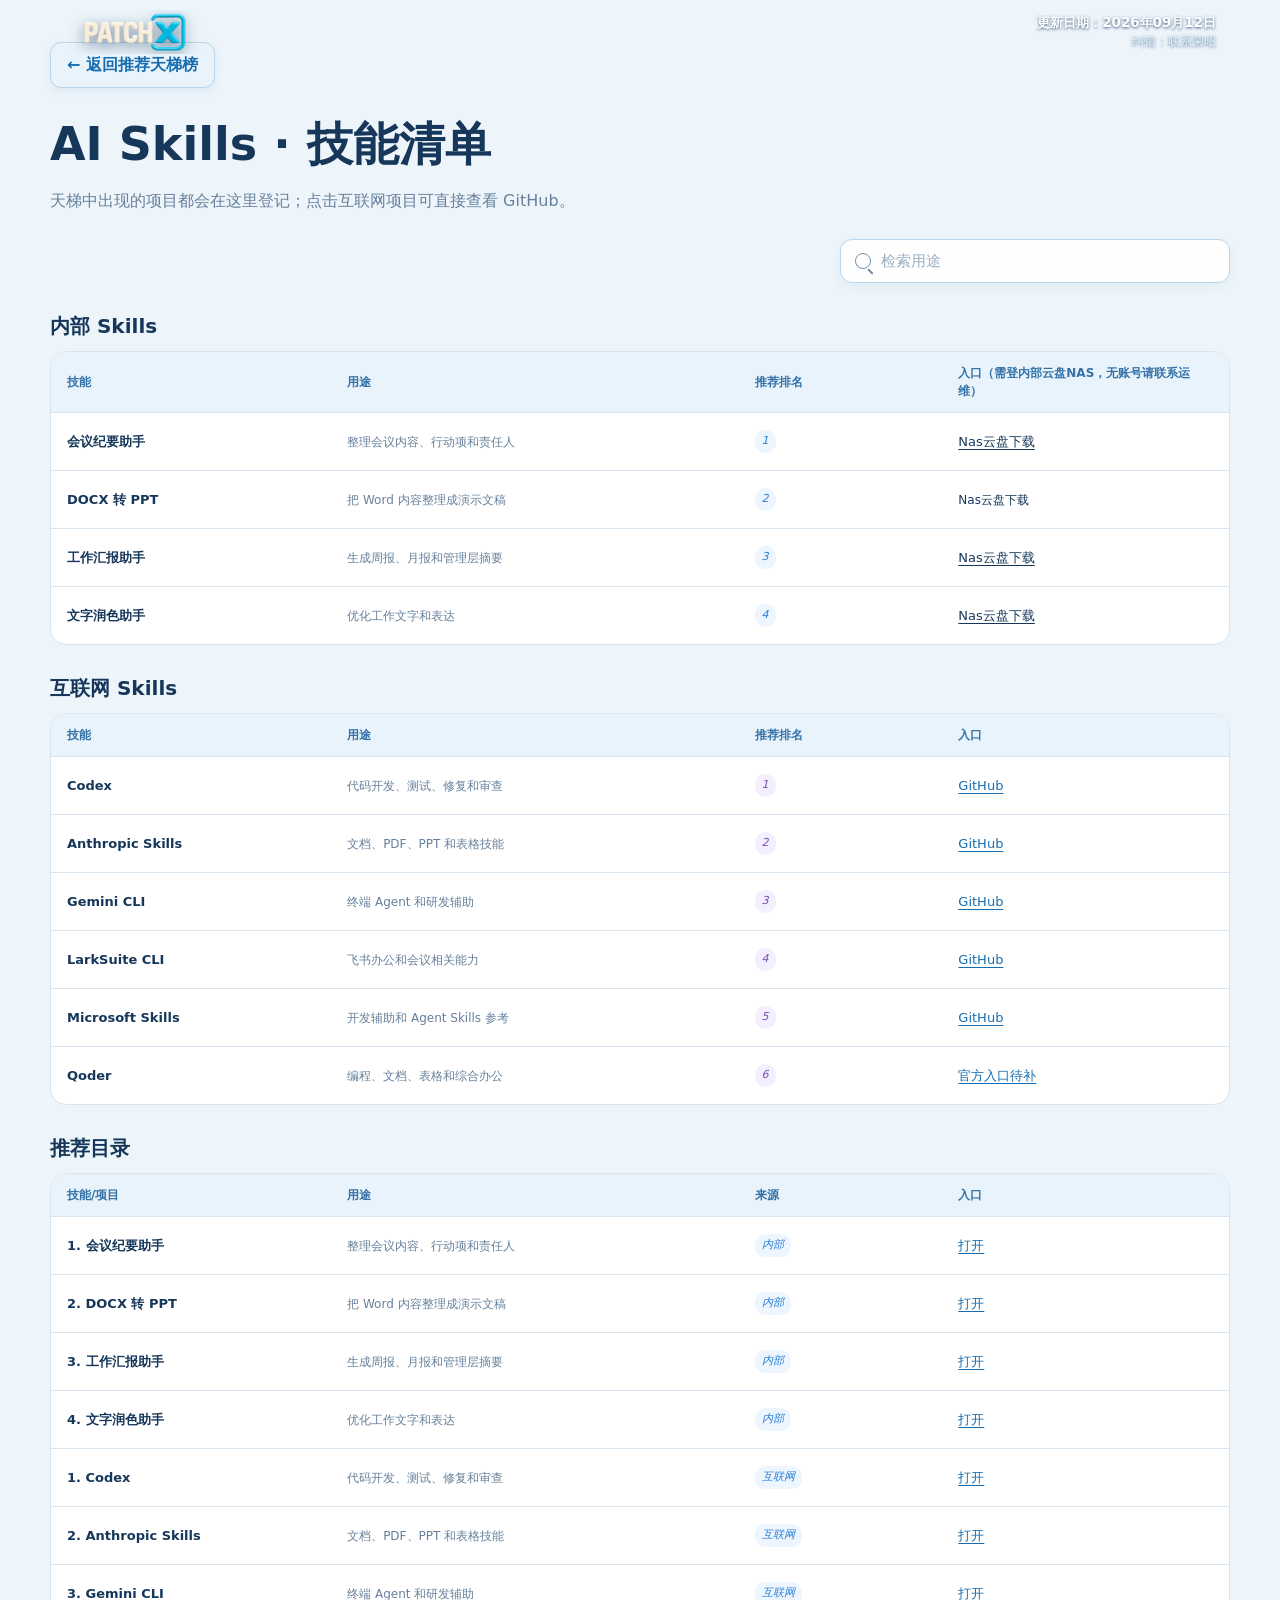
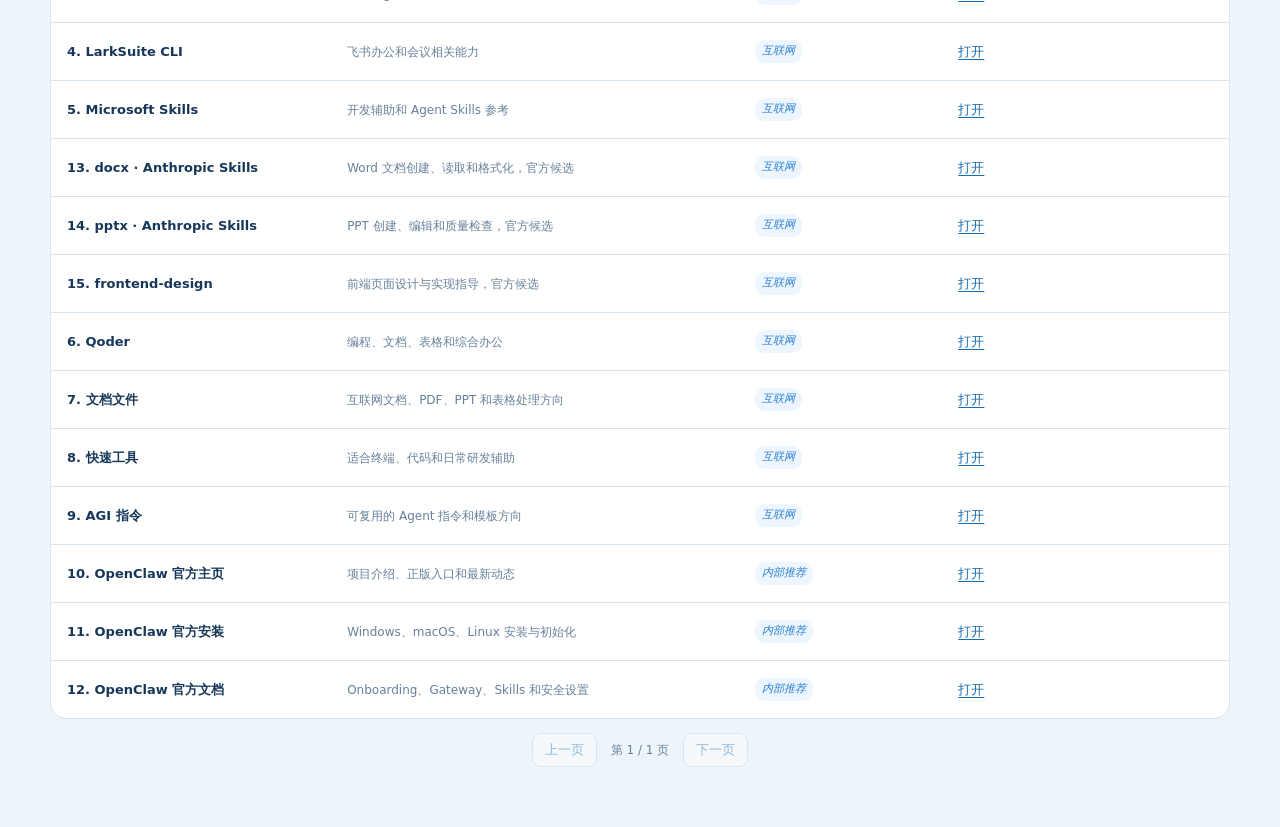
==== skills.html @ 6d3f9bad "Initial PatchX AI Skills showcase" ====
<!doctype html>
<html lang="zh-CN">
  <head>
    <meta charset="utf-8" />
    <meta name="viewport" content="width=device-width, initial-scale=1" />
    <title>AI Skills · 技能清单</title>
    <link rel="stylesheet" href="./styles.css?v=20260912-40" />
    <style>
      .list-page{width:min(1180px,calc(100% - 40px));margin:0 auto;padding:42px 0 60px}.list-page h1{margin:0;font-size:clamp(28px,4vw,46px)}.list-page>p{color:var(--muted);margin:10px 0 26px}.list-back{display:inline-block;color:#176daf;background:#e9f3fb;border:1px solid #b9d6ed;border-radius:11px;padding:10px 16px;font-size:16px;font-weight:700;margin-bottom:22px;box-shadow:0 3px 8px rgba(27,79,124,.08)}.list-back:hover{background:#dceefa;color:#0d5b9a}.skill-search{width:min(390px,100%);margin:0 0 22px auto;display:flex;align-items:center;gap:9px;padding:9px 13px;border:1px solid #b9d6ed;border-radius:12px;background:rgba(255,255,255,.92);box-shadow:0 4px 12px rgba(27,79,124,.06)}.skill-search span{color:#7090ab;font-size:24px;line-height:1}.skill-search input{min-width:0;flex:1;border:0;outline:0;background:transparent;color:#173b5f;font:inherit;font-size:14px}.skill-search input::placeholder{color:#9aaebe}.skill-list{border:1px solid var(--line);border-radius:16px;overflow:hidden;background:#fff}.skill-list-head,.skill-list-row{display:grid;grid-template-columns:1.1fr 1.6fr .8fr 1fr;gap:0;align-items:center}.skill-list-head{padding:12px 16px;background:#e9f3fb;color:#3472a7;font-size:12px;font-weight:700}.skill-list-row{min-height:58px;border-top:1px solid var(--line);padding:0 16px;font-size:13px}.skill-list-row span{color:var(--muted);font-size:12px}.skill-list-row a{color:#176daf;text-decoration:underline;text-underline-offset:3px}.internal-link.available{color:#16375a;text-decoration:underline;text-underline-offset:3px}.internal-link.unavailable{color:#16375a;cursor:default;text-decoration:none}.internal-download.available,.internal-download.unavailable{color:#16375a}.list-tag{display:inline-block;width:max-content;padding:3px 7px;border-radius:10px;background:#edf5ff;color:var(--blue);font-size:11px}.list-tag.external{background:#f4efff;color:#7550ad}.list-section{margin-top:28px}.list-section h2{font-size:20px;margin:0 0 10px}@media(max-width:700px){.list-page{width:calc(100% - 24px);padding-top:28px}.skill-search{margin-left:0}.skill-list{overflow-x:auto}.skill-list-head,.skill-list-row{min-width:700px}}
      .skill-search{min-height:44px;padding:9px 14px;gap:10px}.skill-search span{position:relative;display:block;flex:0 0 16px;width:16px;height:16px;border:1.8px solid #7090ab;border-radius:50%;font-size:0}.skill-search span::after{content:"";position:absolute;width:7px;height:1.8px;right:-5px;bottom:-2px;border-radius:2px;background:#7090ab;transform:rotate(45deg);transform-origin:left center}.skill-search input{font-size:15px;line-height:1.35;padding:1px 0}.skill-list-row.search-match{background:#fffaf0}.skill-list-row[hidden]{display:none!important}.recommend-empty{padding:28px;text-align:center;color:var(--muted);border:1px solid var(--line);border-radius:14px;background:#fff}.pager{display:flex;justify-content:center;align-items:center;gap:14px;margin-top:14px}.pager button{border:1px solid #b9d6ed;border-radius:9px;padding:7px 12px;background:#fff;color:#176daf;cursor:pointer}.pager button:disabled{cursor:not-allowed;opacity:.45}.pager span{color:var(--muted);font-size:12px}
    </style>
  </head>
  <body>
    <header class="site-header"><a class="brand" href="./index.html?board=external" aria-label="返回互联网 Skills 首页"><div class="brand-logo-shell"><img class="brand-logo" src="./assets/patchx-logo-transparent.png" alt="PatchX" /></div></a><div class="header-meta"><b>更新日期：2026年09月12日</b><span>纠错：联系荣昭</span></div></header>
    <main class="list-page">
      <a class="list-back" href="./index.html">← 返回推荐天梯榜</a>
      <h1>AI Skills · 技能清单</h1>
      <p>天梯中出现的项目都会在这里登记；点击互联网项目可直接查看 GitHub。</p>
      <div class="skill-search"><span aria-hidden="true">⌕</span><input id="skill-search" type="search" placeholder="检索用途" aria-label="检索用途" /></div>
      <section class="list-section"><h2>内部 Skills</h2><div class="skill-list"><div class="skill-list-head"><span>技能</span><span>用途</span><span>推荐排名</span><span>入口（需登内部云盘NAS，无账号请联系运维）</span></div><div class="skill-list-row"><b>会议纪要助手</b><span>整理会议内容、行动项和责任人</span><em class="list-tag">1</em><a class="internal-link available" href="https://192-168-100-15.patchx-fileserver.direct.quickconnect.to:5001/#/signin" target="_blank" rel="noopener">Nas云盘下载</a></div><div class="skill-list-row"><b>DOCX 转 PPT</b><span>把 Word 内容整理成演示文稿</span><em class="list-tag">2</em><span class="internal-link unavailable">Nas云盘下载</span></div><div class="skill-list-row"><b>工作汇报助手</b><span>生成周报、月报和管理层摘要</span><em class="list-tag">3</em><a class="internal-link available" href="https://192-168-100-15.patchx-fileserver.direct.quickconnect.to:5001/#/signin" target="_blank" rel="noopener">Nas云盘下载</a></div><div class="skill-list-row"><b>文字润色助手</b><span>优化工作文字和表达</span><em class="list-tag">4</em><a class="internal-link available" href="https://192-168-100-15.patchx-fileserver.direct.quickconnect.to:5001/#/signin" target="_blank" rel="noopener">Nas云盘下载</a></div></div></section>
      <section class="list-section"><h2>互联网 Skills</h2><div class="skill-list"><div class="skill-list-head"><span>技能</span><span>用途</span><span>推荐排名</span><span>入口</span></div><div class="skill-list-row"><b>Codex</b><span>代码开发、测试、修复和审查</span><em class="list-tag external">1</em><a href="https://github.com/openai/codex" target="_blank" rel="noopener">GitHub</a></div><div class="skill-list-row"><b>Anthropic Skills</b><span>文档、PDF、PPT 和表格技能</span><em class="list-tag external">2</em><a href="https://github.com/anthropics/skills" target="_blank" rel="noopener">GitHub</a></div><div class="skill-list-row"><b>Gemini CLI</b><span>终端 Agent 和研发辅助</span><em class="list-tag external">3</em><a href="https://github.com/google-gemini/gemini-cli" target="_blank" rel="noopener">GitHub</a></div><div class="skill-list-row"><b>LarkSuite CLI</b><span>飞书办公和会议相关能力</span><em class="list-tag external">4</em><a href="https://github.com/larksuite/cli" target="_blank" rel="noopener">GitHub</a></div><div class="skill-list-row"><b>Microsoft Skills</b><span>开发辅助和 Agent Skills 参考</span><em class="list-tag external">5</em><a href="https://github.com/microsoft/skills" target="_blank" rel="noopener">GitHub</a></div><div class="skill-list-row"><b>Qoder</b><span>编程、文档、表格和综合办公</span><em class="list-tag external">6</em><a href="#qoder">官方入口待补</a></div></div></section>
      <section id="recommend-section" class="list-section"><h2>推荐目录</h2><div id="recommend-list" class="skill-list"></div><div id="recommend-empty" class="recommend-empty" hidden>暂无匹配内容</div><div class="pager"><button id="prev-page" type="button">上一页</button><span id="page-info">第 1 页</span><button id="next-page" type="button">下一页</button></div></section>
    </main>
    <script>
      const searchInput = document.querySelector('#skill-search');
      const baseSections = [...document.querySelectorAll('.list-section:not(#recommend-section)')];
      const baseRows = baseSections.flatMap((section) => [...section.querySelectorAll('.skill-list-row')]);
      const recommendSection = document.querySelector('#recommend-section');
      const recommendList = document.querySelector('#recommend-list');
      const recommendEmpty = document.querySelector('#recommend-empty');
      const prevPage = document.querySelector('#prev-page');
      const nextPage = document.querySelector('#next-page');
      const pageInfo = document.querySelector('#page-info');
      const pageSize = 20;
      let currentPage = 1;
      let currentRecommendations = [];
      const recommendations = [
        ['会议纪要助手', '整理会议内容、行动项和责任人', '内部', '1', 'https://192-168-100-15.patchx-fileserver.direct.quickconnect.to:5001/#/signin'],
        ['DOCX 转 PPT', '把 Word 内容整理成演示文稿', '内部', '2', 'https://192-168-100-15.patchx-fileserver.direct.quickconnect.to:5001/#/signin'],
        ['工作汇报助手', '生成周报、月报和管理层摘要', '内部', '3', 'https://192-168-100-15.patchx-fileserver.direct.quickconnect.to:5001/#/signin'],
        ['文字润色助手', '优化工作文字和表达', '内部', '4', 'https://192-168-100-15.patchx-fileserver.direct.quickconnect.to:5001/#/signin'],
        ['Codex', '代码开发、测试、修复和审查', '互联网', '1', 'https://github.com/openai/codex'],
        ['Anthropic Skills', '文档、PDF、PPT 和表格技能', '互联网', '2', 'https://github.com/anthropics/skills'],
        ['Gemini CLI', '终端 Agent 和研发辅助', '互联网', '3', 'https://github.com/google-gemini/gemini-cli'],
        ['LarkSuite CLI', '飞书办公和会议相关能力', '互联网', '4', 'https://github.com/larksuite/cli'],
        ['Microsoft Skills', '开发辅助和 Agent Skills 参考', '互联网', '5', 'https://github.com/microsoft/skills'],
        ['docx · Anthropic Skills', 'Word 文档创建、读取和格式化，官方候选', '互联网', '13', 'https://github.com/anthropics/skills/tree/main/skills/docx'],
        ['pptx · Anthropic Skills', 'PPT 创建、编辑和质量检查，官方候选', '互联网', '14', 'https://github.com/anthropics/skills/tree/main/skills/pptx'],
        ['frontend-design', '前端页面设计与实现指导，官方候选', '互联网', '15', 'https://github.com/anthropics/skills/tree/main/skills/frontend-design'],
        ['Qoder', '编程、文档、表格和综合办公', '互联网', '6', 'https://docs.qoder.com/'],
        ['文档文件', '互联网文档、PDF、PPT 和表格处理方向', '互联网', '7', 'https://github.com/anthropics/skills'],
        ['快速工具', '适合终端、代码和日常研发辅助', '互联网', '8', 'https://github.com/google-gemini/gemini-cli'],
        ['AGI 指令', '可复用的 Agent 指令和模板方向', '互联网', '9', 'https://github.com/microsoft/skills'],
        ['OpenClaw 官方主页', '项目介绍、正版入口和最新动态', '内部推荐', '10', 'https://openclaw.ai/'],
        ['OpenClaw 官方安装', 'Windows、macOS、Linux 安装与初始化', '内部推荐', '11', 'https://docs.openclaw.ai/'],
        ['OpenClaw 官方文档', 'Onboarding、Gateway、Skills 和安全设置', '内部推荐', '12', 'https://docs.openclaw.ai/'],
      ];
      function renderRecommendations() {
        const totalPages = Math.max(1, Math.ceil(currentRecommendations.length / pageSize));
        currentPage = Math.min(currentPage, totalPages);
        const start = (currentPage - 1) * pageSize;
        const visible = currentRecommendations.slice(start, start + pageSize);
        const query = searchInput.value.trim();
        recommendList.innerHTML = `<div class="skill-list-head"><span>技能/项目</span><span>用途</span><span>来源</span><span>入口</span></div>` + visible.map(([name, desc, source, rank, href]) => `<div class="skill-list-row${query ? ' search-match' : ''}"><b>${rank}. ${name}</b><span>${desc}</span><em class="list-tag">${source}</em><a href="${href}" target="_blank" rel="noopener">打开</a></div>`).join('');
        recommendEmpty.hidden = currentRecommendations.length > 0;
        pageInfo.textContent = `第 ${currentPage} / ${totalPages} 页`;
        prevPage.disabled = currentPage <= 1 || currentRecommendations.length === 0;
        nextPage.disabled = currentPage >= totalPages || currentRecommendations.length === 0;
      }
      function applySearch() {
        const query = searchInput.value.trim().toLocaleLowerCase();
        baseRows.forEach((row) => { const matched = !query || row.textContent.toLocaleLowerCase().includes(query); row.hidden = !matched; row.classList.toggle('search-match', Boolean(query) && matched); });
        baseSections.forEach((section) => { section.hidden = Boolean(query) && !section.querySelector('.skill-list-row:not([hidden])'); });
        currentRecommendations = query ? recommendations.filter((item) => item.join(' ').toLocaleLowerCase().includes(query)) : [...recommendations];
        currentPage = 1; renderRecommendations();
        if (query) { const first = [...baseRows, ...recommendList.querySelectorAll('.skill-list-row')].find((row) => !row.hidden); if (first) first.scrollIntoView({ behavior: 'smooth', block: 'center' }); }
      }
      searchInput.addEventListener('keydown', (event) => { if (event.key === 'Enter') applySearch(); });
      searchInput.addEventListener('input', () => { if (!searchInput.value.trim()) applySearch(); });
      prevPage.addEventListener('click', () => { if (currentPage > 1) { currentPage -= 1; renderRecommendations(); } });
      nextPage.addEventListener('click', () => { const totalPages = Math.ceil(currentRecommendations.length / pageSize); if (currentPage < totalPages) { currentPage += 1; renderRecommendations(); } });
      currentRecommendations = [...recommendations]; renderRecommendations();
    </script>
  </body>
</html>
---- styles.css ----
:root{--ink:#16375a;--muted:#66809b;--line:#d8e5f1;--blue:#287fd3}
*{box-sizing:border-box}html{scroll-behavior:smooth}body{margin:0;color:var(--ink);background:#edf5fb;font-family:Inter,"Microsoft YaHei",system-ui,sans-serif;line-height:1.5}a{text-decoration:none;color:inherit}
.site-header{min-height:64px;padding:8px clamp(18px,4vw,72px);display:flex;align-items:center;justify-content:space-between;background:#fff;border-bottom:1px solid var(--line);box-shadow:0 2px 10px rgba(27,79,124,.08);position:sticky;top:0;z-index:5}.brand{display:flex;align-items:center;min-width:0}.brand-logo-shell{display:flex;align-items:center;width:clamp(132px,15vw,240px);height:clamp(42px,4vw,58px);padding:5px 12px;border-radius:14px;background:linear-gradient(135deg,#0a4c9b,#0ebbd5);box-shadow:0 6px 16px rgba(17,91,154,.2);overflow:hidden}.brand-logo{display:block;width:100%;height:100%;object-fit:contain;opacity:.96}.header-meta{display:flex;flex-direction:column;align-items:flex-end;gap:1px;color:#66809b;font-size:clamp(9px,.75vw,11px);line-height:1.35;text-align:right}.header-meta b{color:#315a7e;font-weight:700}.top-tabs{display:none}
.tech-hero{min-height:clamp(230px,24vw,330px);position:relative;overflow:hidden;color:#fff;background:linear-gradient(115deg,#062b69,#0e64aa 52%,#18b8d2);border-radius:0 0 clamp(20px,3vw,32px) clamp(20px,3vw,32px)}.tech-hero:before{content:"";position:absolute;inset:0;opacity:.5;background-image:linear-gradient(120deg,transparent 0 47%,rgba(255,255,255,.13) 48%,transparent 49%),linear-gradient(25deg,transparent 0 58%,rgba(101,223,255,.13) 59%,transparent 60%),repeating-linear-gradient(165deg,transparent 0 23px,rgba(142,217,255,.08) 24px,transparent 25px)}.hero-inner{position:relative;z-index:1;width:min(1500px,calc(100% - 48px));margin:auto;padding:clamp(48px,6vw,78px) 0 32px;text-align:center}.hero-inner h1{margin:0;font-size:clamp(30px,4.2vw,64px);line-height:1.1;letter-spacing:-.045em}.hero-inner h1 span{color:#76e6ff}.hero-actions{display:flex;justify-content:center;gap:12px;margin-top:clamp(14px,2vw,22px)}.hero-pill{min-width:112px;padding:10px 22px;border:1px solid rgba(255,255,255,.95);border-radius:24px;color:#0a568c;font-size:clamp(12px,1vw,14px);font-weight:700;background:rgba(255,255,255,.96);cursor:pointer;text-decoration:none;box-shadow:0 5px 14px rgba(4,47,96,.16)}.hero-pill.active{border-color:#65e9ff;background:linear-gradient(135deg,#148ce1,#23d2e2);color:#fff}
.board-section{width:min(1540px,calc(100% - 48px));margin:-18px auto 0;position:relative;z-index:2}.board-frame{overflow:hidden;border:0;border-radius:18px;background:#fff;box-shadow:0 14px 35px rgba(27,79,124,.1)}.matrix-head,.matrix-row{display:grid;grid-template-columns:72px repeat(3,minmax(0,1.1fr)) 64px repeat(3,minmax(0,1.1fr));min-width:0}.logo-strip{display:flex;align-items:center;flex-wrap:wrap;gap:13px clamp(16px,2.5vw,34px);min-height:88px;padding:14px 24px;border-bottom:1px solid var(--line);background:#fff}.logo-lockup{display:flex;align-items:center;gap:8px;min-width:max-content;color:#0d3964}.logo-lockup b,.logo-lockup small{display:block}.logo-lockup b{font-size:clamp(13px,1vw,17px);letter-spacing:-.02em}.logo-lockup small{margin-top:1px;color:#6f8ba5;font-size:10px}.logo-mark{display:grid;place-items:center;width:36px;height:36px;border-radius:10px;background:#edf5ff;color:#1764a5;font-size:21px;font-weight:900}.logo-lockup:nth-child(2) .logo-mark{background:#f4efff;color:#7550ad}.logo-lockup:nth-child(3) .logo-mark{background:#fff4df;color:#bb7a12}.logo-lockup:nth-child(4) .logo-mark{background:#eaf6ff;color:#1b76b2}.logo-lockup:nth-child(5) .logo-mark{background:#eafff7;color:#14779a}.logo-lockup:nth-child(6) .logo-mark{background:#f0efff;color:#6252a6}.logo-lockup:nth-child(7) .logo-mark{background:#eafff7;color:#168760}.logo-lockup:nth-child(8) .logo-mark{background:#fff0f4;color:#c94c6f}.logo-lockup:nth-child(9) .logo-mark{background:#eafff7;color:#168760}.logo-lockup:nth-child(10) .logo-mark{background:#eef2ff;color:#4556a8}.logo-lockup:nth-child(11) .logo-mark{background:#f1f3f5;color:#24292f}
.matrix-head{height:42px;background:#e9f3fb;color:#3472a7;font-size:clamp(11px,.85vw,13px);text-align:center;align-items:center;border-bottom:1px solid var(--line)}.matrix-head>div{height:100%;display:grid;place-items:center;border-right:1px solid rgba(216,229,241,.7)}.matrix-head .rail-head{color:#cb8b14;background:#fff5d3}.matrix-row{min-height:clamp(82px,7vw,104px);border-bottom:1px solid rgba(216,229,241,.72);background:#fff}.matrix-row:last-child{border-bottom:0}.tier-label{display:grid;place-items:center;color:#fff;font-size:clamp(24px,2vw,30px);font-weight:900}.tier-s .tier-label{background:#dfa018}.tier-a .tier-label{background:#5d79d4}.tier-b .tier-label{background:#70a66c}.tier-c .tier-label{background:#9aa4b4}.matrix-cell{display:flex;flex-direction:column;justify-content:center;padding:clamp(9px,1vw,14px);border-right:1px solid rgba(216,229,241,.7);font-size:clamp(12px,1vw,14px);color:#60809a}.matrix-cell.hot{font-weight:800;color:#1b4770;background:#fcfeff}.matrix-cell small{display:block;margin-top:3px;color:#7893aa;font-size:clamp(9px,.75vw,11px);font-weight:400}.rail{display:grid;place-items:center;color:#b57a0c;background:#fff5d3;border-right:1px solid #ecd9a6;font-weight:800;font-size:clamp(12px,1vw,14px);writing-mode:vertical-rl;letter-spacing:.14em}
.catalog-section{width:min(1540px,calc(100% - 48px));margin:0 auto;padding:clamp(26px,3vw,42px) 0 25px}.catalog-title{display:flex;align-items:center;margin-bottom:14px}.catalog-title h2{margin:0;font-size:clamp(22px,2vw,28px)}.catalog-grid{display:grid;grid-template-columns:repeat(4,1fr);gap:clamp(10px,1vw,16px)}.catalog-grid article{min-height:92px;padding:15px;border:1px solid var(--line);border-radius:14px;background:rgba(255,255,255,.9)}.catalog-grid b,.catalog-grid span{display:block}.catalog-grid b{font-size:clamp(13px,1vw,15px)}.catalog-grid b em{display:inline-block;margin-left:5px;padding:2px 6px;border-radius:10px;background:#fff1c8;color:#b77a08;font-size:10px;font-style:normal;vertical-align:2px}.catalog-grid span{margin-top:5px;color:var(--muted);font-size:clamp(11px,.85vw,13px)}footer{padding:22px;text-align:center;color:var(--muted);font-size:clamp(13px,1vw,15px)}
.catalog-link{margin-left:auto;color:#176daf;font-size:12px;text-decoration:underline;text-underline-offset:3px}
.matrix-link{position:relative;text-decoration:underline;text-decoration-color:#4e9bd7;text-decoration-thickness:1px;text-underline-offset:3px;color:#176daf;cursor:pointer}.matrix-link:hover{background:#eef8ff;color:#0d5b9a;text-decoration-color:#0d5b9a}
@media(max-width:1100px){.board-section,.catalog-section{width:calc(100% - 32px)}.matrix-head,.matrix-row{grid-template-columns:58px repeat(3,minmax(0,1fr)) 54px repeat(3,minmax(0,1fr))}.catalog-grid{grid-template-columns:repeat(2,1fr)}}
@media(max-width:650px){.site-header{padding:8px 15px}.brand-logo-shell{width:clamp(112px,38vw,170px);height:42px;padding:4px 9px;border-radius:11px}.header-meta{font-size:9px}.tech-hero{min-height:220px}.hero-inner{width:calc(100% - 32px);padding:46px 0 28px}.hero-inner h1{font-size:clamp(27px,8vw,38px)}.hero-actions{margin-top:14px}.hero-pill{min-width:100px;padding:9px 16px}.board-section,.catalog-section{width:calc(100% - 20px)}.matrix-head,.matrix-row{grid-template-columns:44px repeat(3,minmax(0,1fr)) 46px}.matrix-head>div:nth-child(n+6),.matrix-row>div:nth-child(n+6){display:none}.matrix-cell{padding:9px 7px;font-size:11px}.matrix-cell small{font-size:9px}.catalog-grid{grid-template-columns:1fr}.logo-strip{padding:10px 15px;gap:18px}.logo-lockup b{font-size:14px}}
@media(min-width:651px){body{overflow-x:hidden}.hero-inner,.board-section,.catalog-section{width:90vw;max-width:1540px}.tech-hero{min-height:clamp(230px,22vw,310px)}.hero-inner{padding:clamp(48px,5vw,70px) 0 30px}.board-section{margin-top:-18px}}
.site-header{position:fixed;inset:0 0 auto 0;min-height:0;height:auto;padding:10px clamp(18px,4vw,72px);background:transparent;border:0;box-shadow:none;pointer-events:none;z-index:20}.site-header .brand,.site-header .header-meta{pointer-events:auto}.brand-logo-shell{width:clamp(112px,15vw,240px);height:clamp(42px,4vw,58px);padding:0;background:transparent;box-shadow:none;border:0;border-radius:0}.brand-logo{opacity:1;filter:drop-shadow(0 3px 5px rgba(0,34,72,.45))}.header-meta{color:#dff8ff;text-shadow:0 1px 3px rgba(0,39,84,.72)}.header-meta b{color:#fff}
@media(max-width:650px){.site-header{padding:8px 15px}.brand-logo-shell{width:clamp(100px,34vw,170px);height:42px}.header-meta{font-size:9px}}
@media(min-width:651px){.header-meta{font-size:clamp(12px,1.05vw,16px)}.header-meta span{font-size:.9em}}
@media(max-width:650px){.header-meta{font-size:11px}}
.catalog-grid[data-mode="external"]{grid-template-columns:repeat(4,1fr)}
@media(max-width:1100px){.catalog-grid[data-mode="external"]{grid-template-columns:repeat(2,1fr)}}
@media(max-width:650px){.catalog-grid[data-mode="external"]{grid-template-columns:1fr}}
.catalog-grid{grid-template-columns:repeat(3,1fr)}
.catalog-type-card{display:block!important;padding:18px 20px!important}.catalog-type-card h3{margin:0 0 10px;font-size:17px;color:#164a76}.catalog-type-card ol{margin:0;padding-left:28px}.catalog-type-card li{padding:9px 0 9px 3px;border-top:1px solid #e4edf5;color:#287fd3}.catalog-type-card li:first-child{border-top:0}.catalog-type-card li::marker{font-weight:900;color:#287fd3}.catalog-type-card .catalog-card-link{display:block}.catalog-type-card .catalog-card-link b{display:block;font-size:14px}.catalog-type-card .catalog-card-link span{display:block;margin-top:2px;font-size:11px}
.catalog-type-card .catalog-card-link span{white-space:nowrap;overflow:hidden;text-overflow:ellipsis}
.catalog-grid article{display:flex;align-items:center;justify-content:space-between;gap:10px}.catalog-card-link{flex:1;display:block;color:#176daf;text-decoration:none}.catalog-card-link b{color:#176daf}.catalog-card-link span{color:var(--muted)}.catalog-card-link:hover b{text-decoration:underline;text-underline-offset:3px}.rank-number{display:inline-grid;place-items:center;flex:0 0 auto;width:30px;height:30px;border-radius:50%;background:#ffe3a1;color:#a96500;font-size:14px;font-style:normal;font-weight:900}.catalog-grid article:nth-child(2) .rank-number{background:#dce7ff;color:#3e61bd}.catalog-grid article:nth-child(3) .rank-number{background:#dff4df;color:#3a8a4e}.catalog-grid article:nth-child(4) .rank-number{background:#e8eaf0;color:#697286}
@media(min-width:651px){.brand-logo-shell{width:clamp(240px,19vw,380px);height:clamp(78px,7vw,132px);padding:0;border-radius:0}.brand-logo{filter:drop-shadow(0 4px 7px rgba(0,34,72,.5))}}
@media(max-width:650px){.brand-logo-shell{width:clamp(160px,42vw,220px);height:clamp(52px,13vw,74px)}}
@media(min-width:651px){.site-header{width:94vw}.hero-inner,.board-section,.catalog-section{width:94vw;max-width:1700px}.brand-logo-shell{width:clamp(140px,16vw,260px);height:clamp(48px,4.5vw,66px)}.hero-inner{padding-top:clamp(82px,7.5vw,110px);padding-bottom:24px}}
.site-header{left:50%;right:auto;width:90vw;transform:translateX(-50%);padding:10px 0}.brand-logo-shell{width:clamp(100px,11vw,190px);height:clamp(38px,3.4vw,52px);padding:2px 7px;border-radius:12px;background:rgba(13,102,177,.28);box-shadow:0 4px 12px rgba(0,38,87,.12);border:1px solid rgba(255,255,255,.22)}.header-meta{padding:5px 9px;border-radius:8px;background:rgba(5,59,117,.2);backdrop-filter:blur(4px)}
@media(max-width:650px){.site-header{width:calc(100% - 24px);padding:8px 0}.brand-logo-shell{width:clamp(96px,31vw,150px);height:40px}.header-meta{padding:4px 7px}}
@media(min-width:651px){.tech-hero{min-height:clamp(250px,24vw,335px)}.hero-inner{padding-top:clamp(68px,6.5vw,92px)}.board-section{margin-top:-10px}}
@media(max-width:650px){.tech-hero{min-height:235px}.hero-inner{padding-top:58px}.board-section{margin-top:-10px}}
.brand-logo-shell{background:transparent;border:0;box-shadow:none}.header-meta{background:transparent;backdrop-filter:none;padding:0}
.catalog-item-line{display:flex;align-items:center;justify-content:space-between;gap:8px}.catalog-item-line .catalog-card-link{min-width:0}.copy-btn{flex:0 0 auto;border:1px solid #b9d6ed;border-radius:9px;padding:4px 8px;background:#f4f9fd;color:#287fd3;font-size:11px;cursor:pointer}.copy-btn:hover{background:#e8f4ff}.catalog-item-desc{display:block;white-space:nowrap;overflow:hidden;text-overflow:ellipsis}.catalog-grid[data-mode="internal"] .catalog-type-card:nth-child(2){max-height:400px;overflow:auto}
.catalog-grid[data-mode="internal"]{grid-template-columns:repeat(4,1fr)}
@media(max-width:1100px){.catalog-grid[data-mode="internal"]{grid-template-columns:repeat(2,1fr)}}
@media(max-width:650px){.catalog-grid[data-mode="internal"]{grid-template-columns:1fr}}
.logo-strip{display:block;overflow:hidden;flex-wrap:nowrap}.logo-strip-track{display:flex;align-items:center;gap:clamp(16px,2.5vw,34px);width:max-content;animation:logo-marquee 72s linear infinite}.logo-strip:hover .logo-strip-track{animation-play-state:paused}@keyframes logo-marquee{from{transform:translateX(0)}to{transform:translateX(-50%)}}.logo-lockup{flex:0 0 auto}.logo-lockup:nth-child(12) .logo-mark{background:#eef7ff;color:#2b6a9c}.logo-lockup:nth-child(13) .logo-mark{background:#f1f3f5;color:#24292f}@media(prefers-reduced-motion:reduce){.logo-strip-track{animation:none}}
.logo-strip{min-height:104px;display:flex;align-items:center;padding-top:12px;padding-bottom:12px}.logo-strip-track{align-items:center;min-height:100%}.logo-lockup{align-items:center}
@media(min-width:651px){.hero-inner{padding-top:clamp(94px,8vw,122px)}}
@media(max-width:650px){.logo-strip{min-height:94px}.hero-inner{padding-top:66px}}
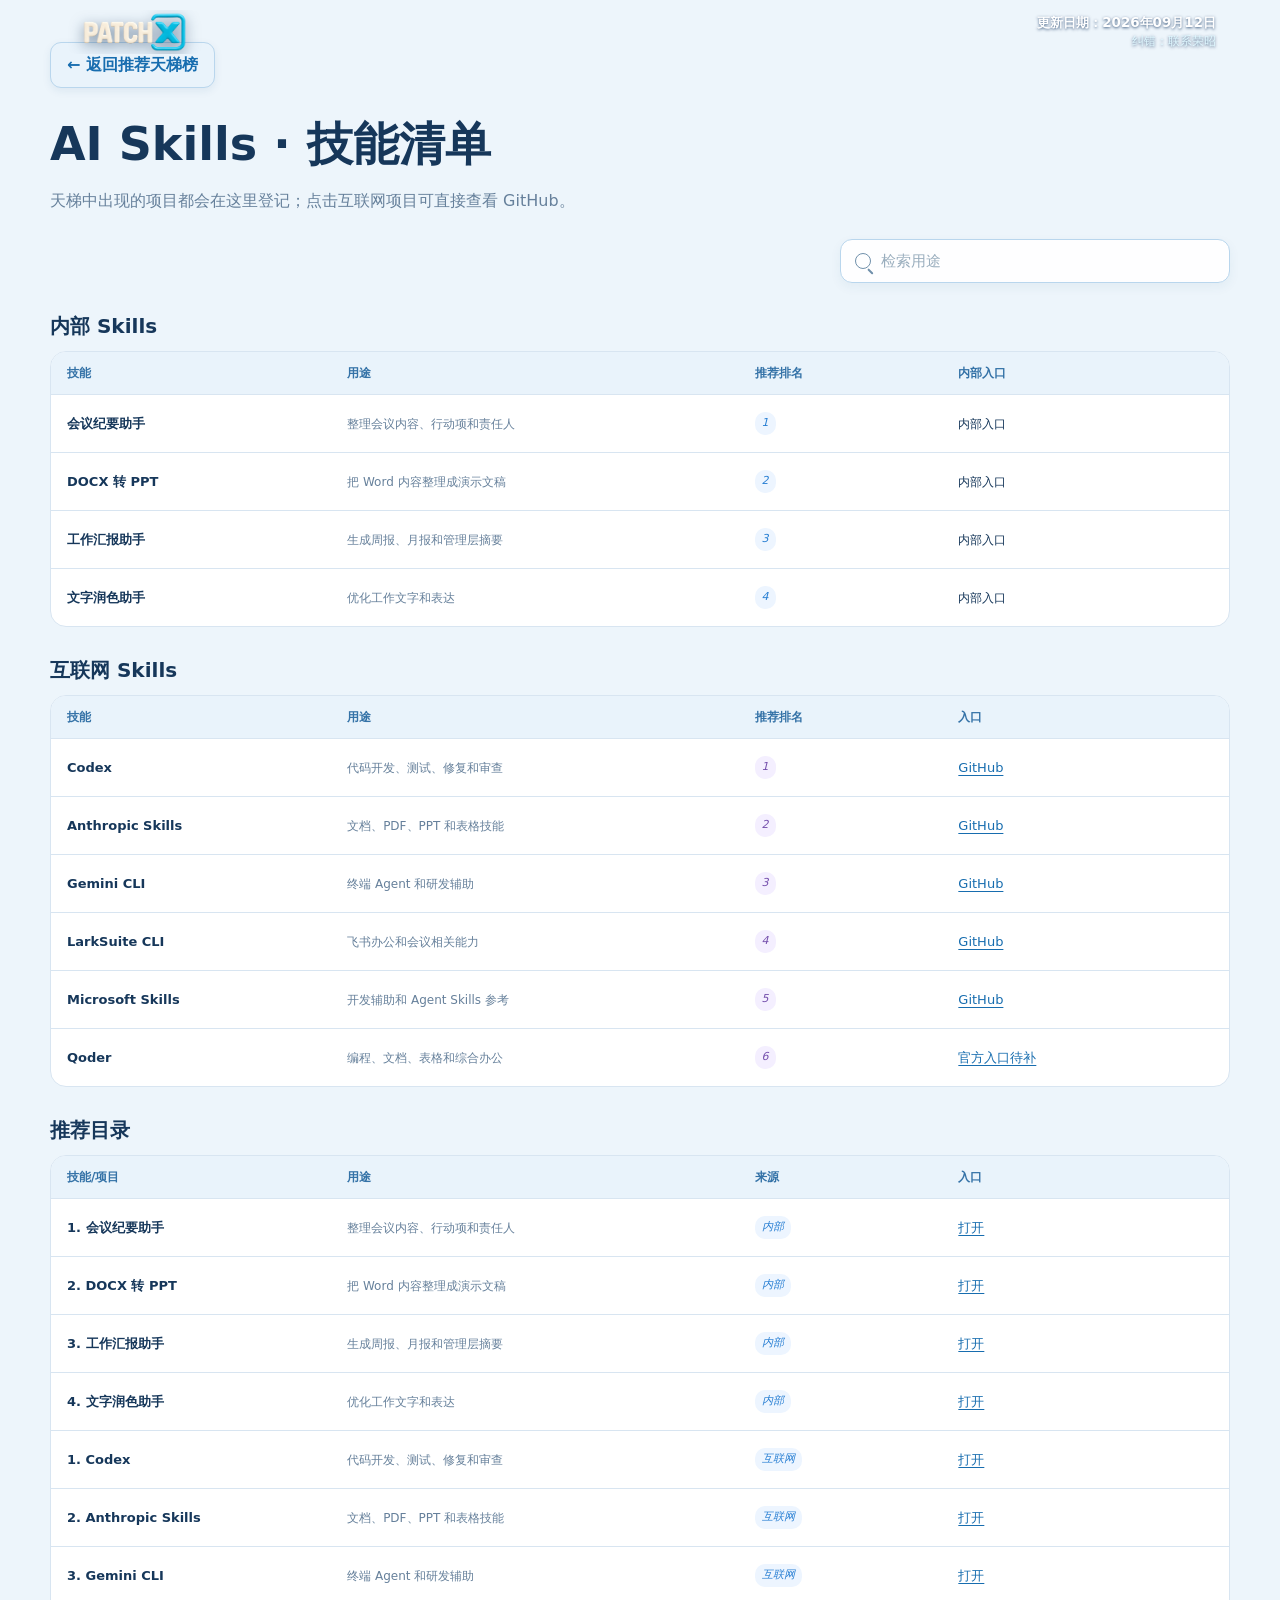
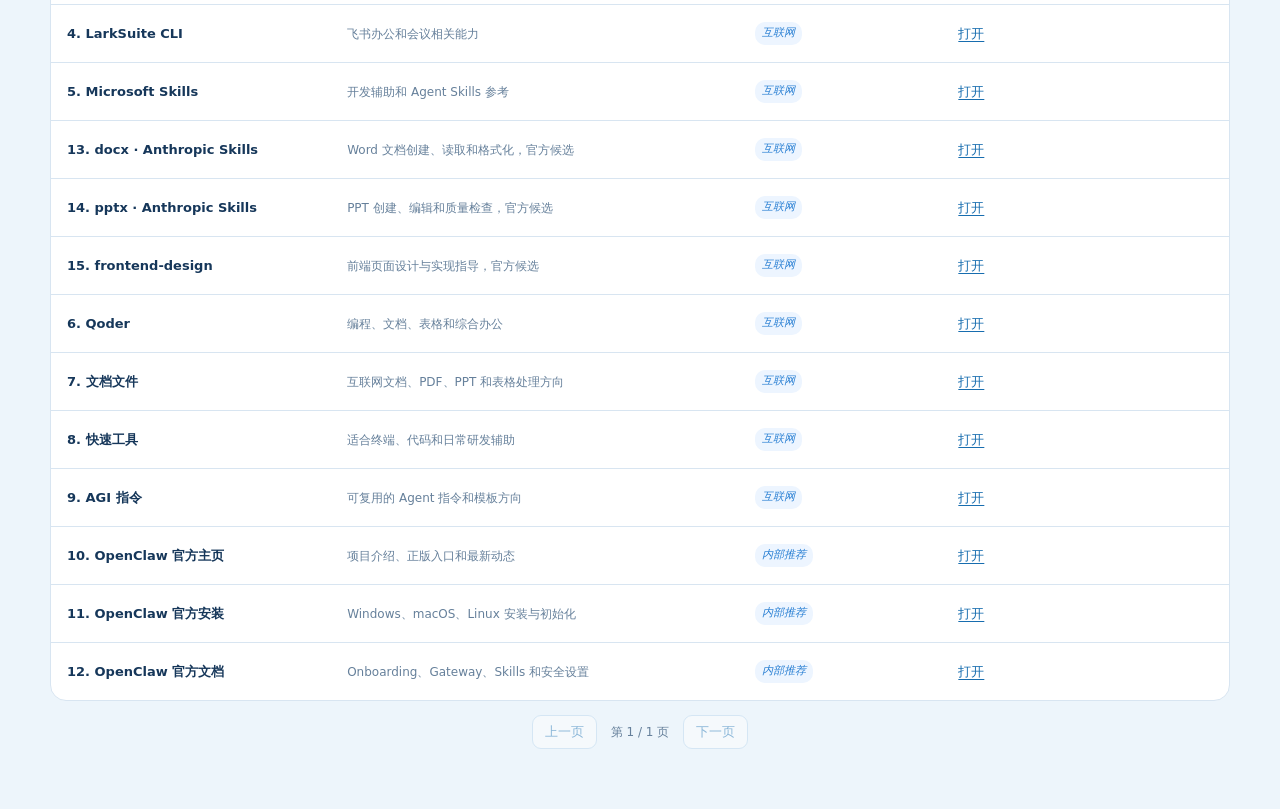
==== commit da8f4413: "Sanitize public showcase content" ====
--- a/skills.html
+++ b/skills.html
@@ -17,7 +17,7 @@
       <h1>AI Skills · 技能清单</h1>
       <p>天梯中出现的项目都会在这里登记；点击互联网项目可直接查看 GitHub。</p>
       <div class="skill-search"><span aria-hidden="true">⌕</span><input id="skill-search" type="search" placeholder="检索用途" aria-label="检索用途" /></div>
-      <section class="list-section"><h2>内部 Skills</h2><div class="skill-list"><div class="skill-list-head"><span>技能</span><span>用途</span><span>推荐排名</span><span>入口（需登内部云盘NAS，无账号请联系运维）</span></div><div class="skill-list-row"><b>会议纪要助手</b><span>整理会议内容、行动项和责任人</span><em class="list-tag">1</em><a class="internal-link available" href="https://192-168-100-15.patchx-fileserver.direct.quickconnect.to:5001/#/signin" target="_blank" rel="noopener">Nas云盘下载</a></div><div class="skill-list-row"><b>DOCX 转 PPT</b><span>把 Word 内容整理成演示文稿</span><em class="list-tag">2</em><span class="internal-link unavailable">Nas云盘下载</span></div><div class="skill-list-row"><b>工作汇报助手</b><span>生成周报、月报和管理层摘要</span><em class="list-tag">3</em><a class="internal-link available" href="https://192-168-100-15.patchx-fileserver.direct.quickconnect.to:5001/#/signin" target="_blank" rel="noopener">Nas云盘下载</a></div><div class="skill-list-row"><b>文字润色助手</b><span>优化工作文字和表达</span><em class="list-tag">4</em><a class="internal-link available" href="https://192-168-100-15.patchx-fileserver.direct.quickconnect.to:5001/#/signin" target="_blank" rel="noopener">Nas云盘下载</a></div></div></section>
+      <section class="list-section"><h2>内部 Skills</h2><div class="skill-list"><div class="skill-list-head"><span>技能</span><span>用途</span><span>推荐排名</span><span>内部入口</span></div><div class="skill-list-row"><b>会议纪要助手</b><span>整理会议内容、行动项和责任人</span><em class="list-tag">1</em><span class="internal-link unavailable">内部入口</span></div><div class="skill-list-row"><b>DOCX 转 PPT</b><span>把 Word 内容整理成演示文稿</span><em class="list-tag">2</em><span class="internal-link unavailable">内部入口</span></div><div class="skill-list-row"><b>工作汇报助手</b><span>生成周报、月报和管理层摘要</span><em class="list-tag">3</em><span class="internal-link unavailable">内部入口</span></div><div class="skill-list-row"><b>文字润色助手</b><span>优化工作文字和表达</span><em class="list-tag">4</em><span class="internal-link unavailable">内部入口</span></div></div></section>
       <section class="list-section"><h2>互联网 Skills</h2><div class="skill-list"><div class="skill-list-head"><span>技能</span><span>用途</span><span>推荐排名</span><span>入口</span></div><div class="skill-list-row"><b>Codex</b><span>代码开发、测试、修复和审查</span><em class="list-tag external">1</em><a href="https://github.com/openai/codex" target="_blank" rel="noopener">GitHub</a></div><div class="skill-list-row"><b>Anthropic Skills</b><span>文档、PDF、PPT 和表格技能</span><em class="list-tag external">2</em><a href="https://github.com/anthropics/skills" target="_blank" rel="noopener">GitHub</a></div><div class="skill-list-row"><b>Gemini CLI</b><span>终端 Agent 和研发辅助</span><em class="list-tag external">3</em><a href="https://github.com/google-gemini/gemini-cli" target="_blank" rel="noopener">GitHub</a></div><div class="skill-list-row"><b>LarkSuite CLI</b><span>飞书办公和会议相关能力</span><em class="list-tag external">4</em><a href="https://github.com/larksuite/cli" target="_blank" rel="noopener">GitHub</a></div><div class="skill-list-row"><b>Microsoft Skills</b><span>开发辅助和 Agent Skills 参考</span><em class="list-tag external">5</em><a href="https://github.com/microsoft/skills" target="_blank" rel="noopener">GitHub</a></div><div class="skill-list-row"><b>Qoder</b><span>编程、文档、表格和综合办公</span><em class="list-tag external">6</em><a href="#qoder">官方入口待补</a></div></div></section>
       <section id="recommend-section" class="list-section"><h2>推荐目录</h2><div id="recommend-list" class="skill-list"></div><div id="recommend-empty" class="recommend-empty" hidden>暂无匹配内容</div><div class="pager"><button id="prev-page" type="button">上一页</button><span id="page-info">第 1 页</span><button id="next-page" type="button">下一页</button></div></section>
     </main>
@@ -35,10 +35,10 @@
       let currentPage = 1;
       let currentRecommendations = [];
       const recommendations = [
-        ['会议纪要助手', '整理会议内容、行动项和责任人', '内部', '1', 'https://192-168-100-15.patchx-fileserver.direct.quickconnect.to:5001/#/signin'],
-        ['DOCX 转 PPT', '把 Word 内容整理成演示文稿', '内部', '2', 'https://192-168-100-15.patchx-fileserver.direct.quickconnect.to:5001/#/signin'],
-        ['工作汇报助手', '生成周报、月报和管理层摘要', '内部', '3', 'https://192-168-100-15.patchx-fileserver.direct.quickconnect.to:5001/#/signin'],
-        ['文字润色助手', '优化工作文字和表达', '内部', '4', 'https://192-168-100-15.patchx-fileserver.direct.quickconnect.to:5001/#/signin'],
+        ['会议纪要助手', '整理会议内容、行动项和责任人', '内部', '1', '#internal-access'],
+        ['DOCX 转 PPT', '把 Word 内容整理成演示文稿', '内部', '2', '#internal-access'],
+        ['工作汇报助手', '生成周报、月报和管理层摘要', '内部', '3', '#internal-access'],
+        ['文字润色助手', '优化工作文字和表达', '内部', '4', '#internal-access'],
         ['Codex', '代码开发、测试、修复和审查', '互联网', '1', 'https://github.com/openai/codex'],
         ['Anthropic Skills', '文档、PDF、PPT 和表格技能', '互联网', '2', 'https://github.com/anthropics/skills'],
         ['Gemini CLI', '终端 Agent 和研发辅助', '互联网', '3', 'https://github.com/google-gemini/gemini-cli'],
